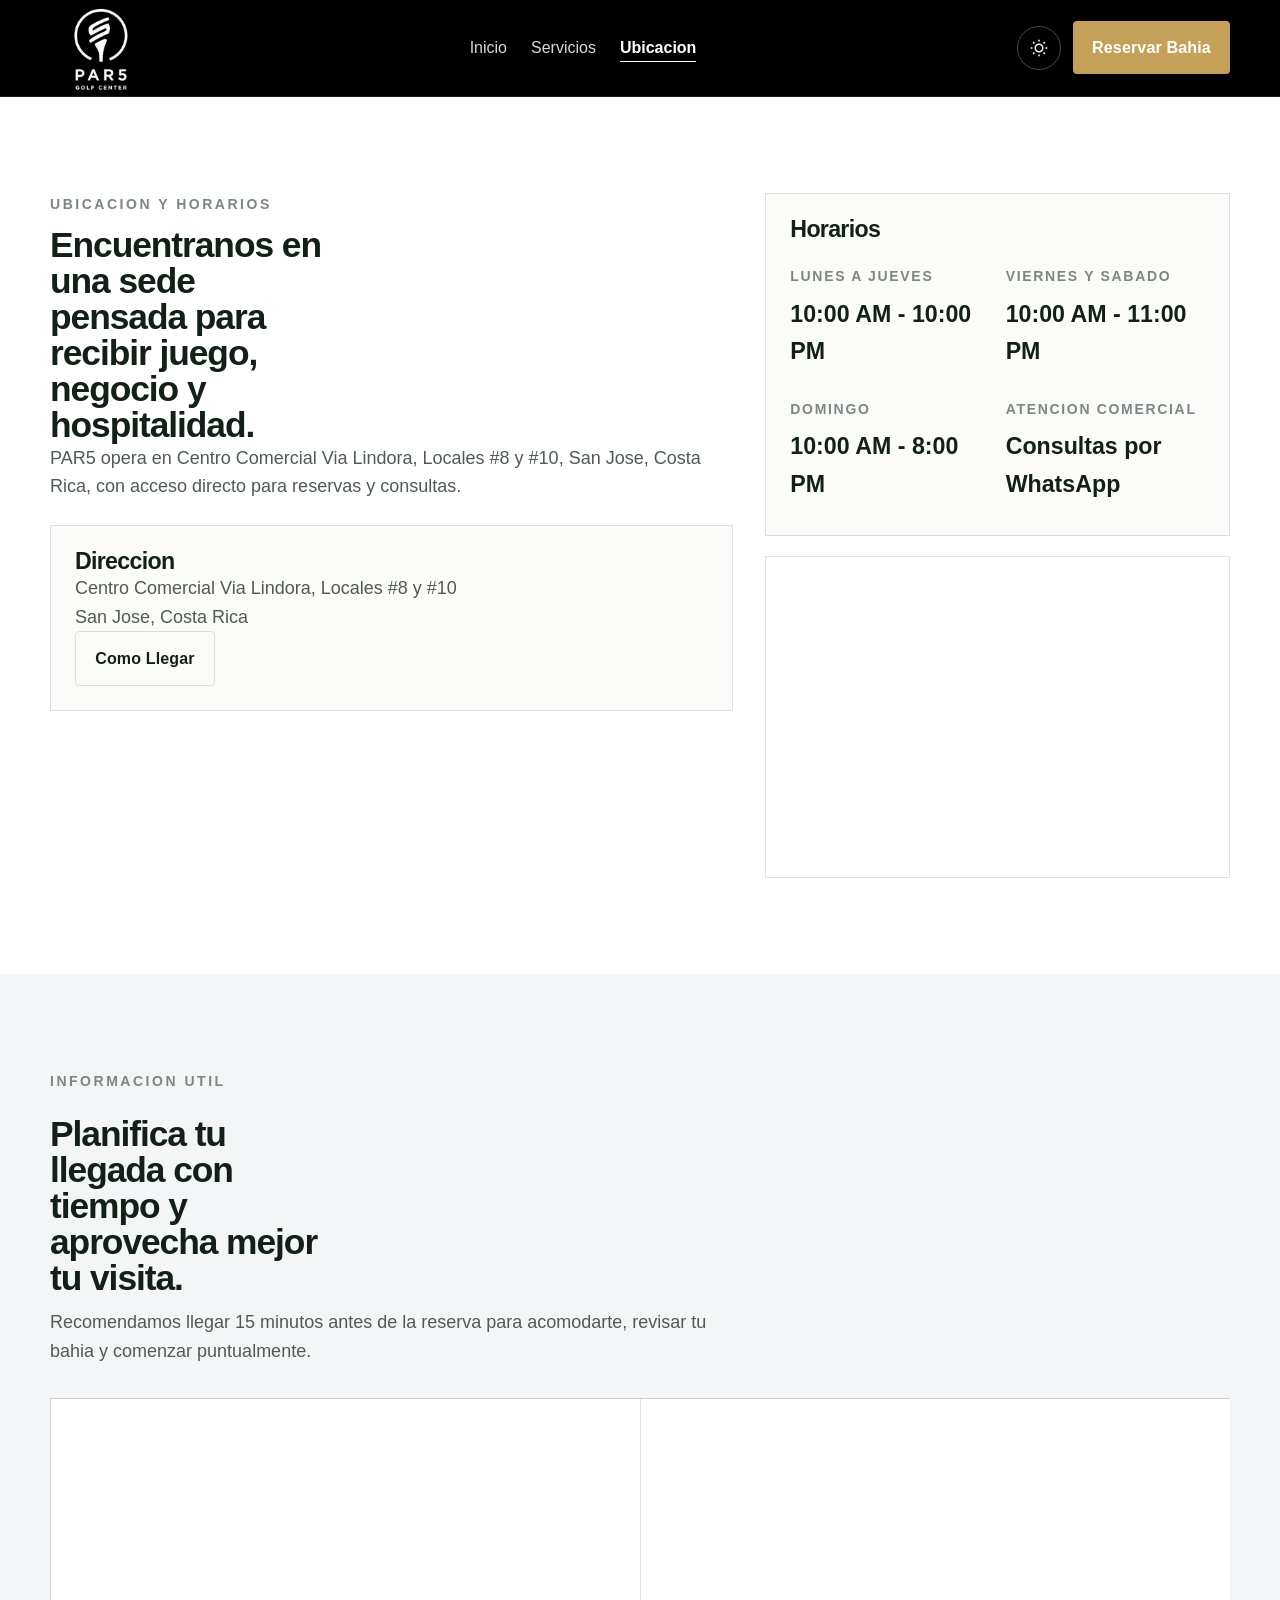
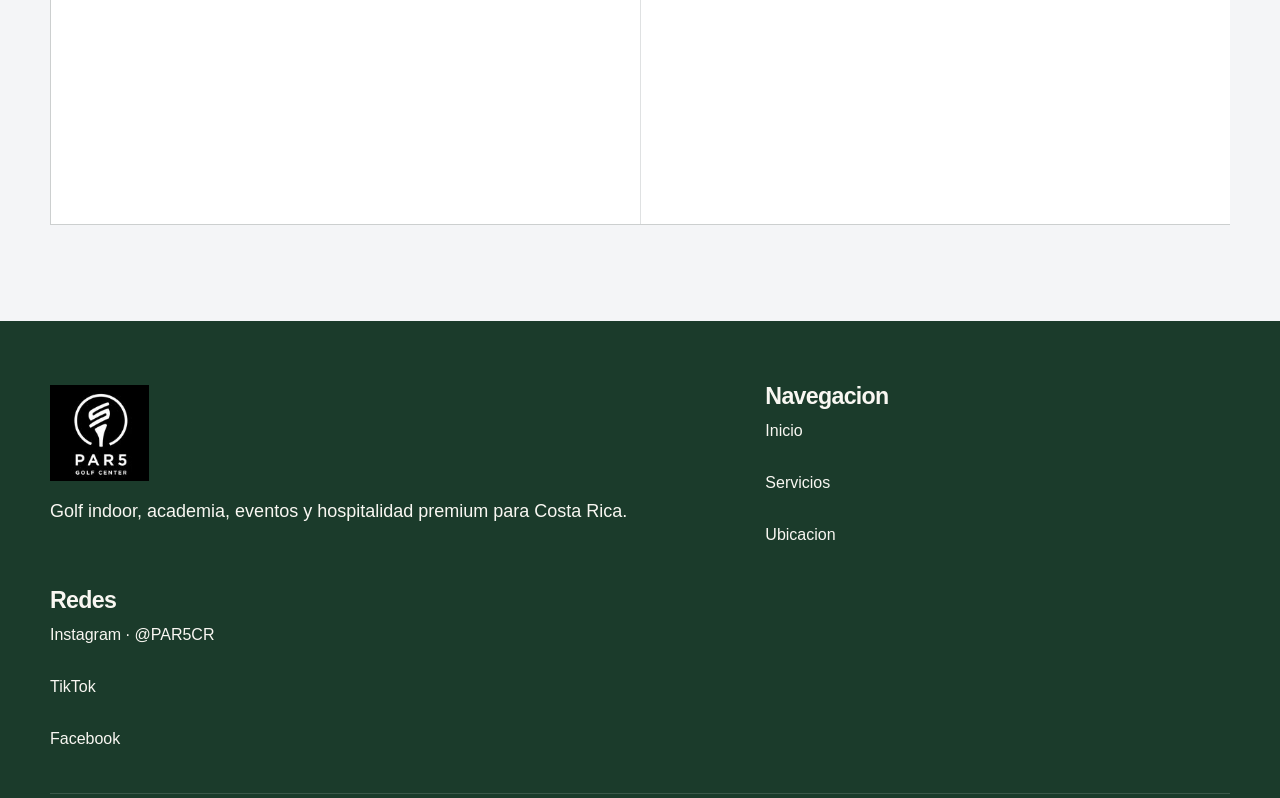
==== ubicacion.html @ 41ee2ae6 "Inicio" ====
<!DOCTYPE html>
<html lang="es">
<head>
  <meta charset="UTF-8" />
  <meta name="viewport" content="width=device-width, initial-scale=1.0" />
  <title>Ubicacion | PAR5 Costa Rica</title>
  <meta name="description" content="Ubicacion de PAR5 Costa Rica: direccion exacta, horarios y mapa para llegar facilmente." />
  <meta name="theme-color" content="#1B3B2B" />
  <meta name="robots" content="index,follow" />
  <link rel="preconnect" href="https://fonts.googleapis.com" />
  <link rel="preconnect" href="https://fonts.gstatic.com" crossorigin />
  <link href="https://api.fontshare.com/v2/css?f[]=general-sans@400,500,600,700&f[]=cabinet-grotesk@500,700,800&display=swap" rel="stylesheet" />
  <link rel="stylesheet" href="./assets/styles.css" />
</head>
<body>
  <a class="skip-link" href="#main">Saltar al contenido</a>

  <header class="site-header">
    <div class="container header-inner">
      <a href="./index.html" class="brand" aria-label="PAR5 inicio">
        <img class="brand-logo" src="./img/logoprincipal.png" alt="Logo PAR5" />
      </a>

      <button class="nav-toggle" type="button" data-nav-toggle aria-label="Abrir menu" aria-expanded="false" aria-controls="primary-nav">
        <svg viewBox="0 0 24 24" fill="none" stroke="currentColor" stroke-width="2" stroke-linecap="round" aria-hidden="true">
          <path d="M4 7h16"></path>
          <path d="M4 12h16"></path>
          <path d="M4 17h16"></path>
        </svg>
      </button>

      <nav class="main-nav" id="primary-nav" aria-label="Principal">
        <a href="./index.html">Inicio</a>
        <a href="./servicios.html">Servicios</a>
        <a class="is-active" href="./ubicacion.html" aria-current="page">Ubicacion</a>
      </nav>

      <div class="header-actions">
        <button class="theme-toggle" type="button" data-theme-toggle aria-label="Cambiar tema"></button>
        <a class="btn btn-primary" href="https://par5cr.com/reservas" target="_blank" rel="noopener noreferrer">Reservar Bahia</a>
      </div>
    </div>
  </header>

  <main id="main">
    <section class="section">
      <div class="container location-grid">
        <div class="location-copy reveal">
          <p class="eyebrow">Ubicacion y horarios</p>
          <h2>Encuentranos en una sede pensada para recibir juego, negocio y hospitalidad.</h2>
          <p>PAR5 opera en Centro Comercial Via Lindora, Locales #8 y #10, San Jose, Costa Rica, con acceso directo para reservas y consultas.</p>

          <div class="location-card">
            <h3>Direccion</h3>
            <p>Centro Comercial Via Lindora, Locales #8 y #10<br />San Jose, Costa Rica</p>
            <a class="btn btn-secondary" href="https://maps.google.com/?q=Centro+Comercial+Via+Lindora+Locales+8+y+10+San+Jose+Costa+Rica" target="_blank" rel="noopener noreferrer">Como Llegar</a>
          </div>
        </div>

        <div class="location-side reveal">
          <div class="hours-card">
            <h3>Horarios</h3>
            <div class="hours-grid">
              <div>
                <span>Lunes a jueves</span>
                <strong>10:00 AM - 10:00 PM</strong>
              </div>
              <div>
                <span>Viernes y sabado</span>
                <strong>10:00 AM - 11:00 PM</strong>
              </div>
              <div>
                <span>Domingo</span>
                <strong>10:00 AM - 8:00 PM</strong>
              </div>
              <div>
                <span>Atencion comercial</span>
                <strong>Consultas por WhatsApp</strong>
              </div>
            </div>
          </div>

          <div class="map-frame" aria-label="Mapa de ubicacion de PAR5">
            <iframe
              title="Mapa de PAR5"
              src="https://www.google.com/maps?q=Centro%20Comercial%20Via%20Lindora%20Locales%208%20y%2010%20San%20Jose%20Costa%20Rica&z=15&output=embed"
              loading="lazy"
              referrerpolicy="no-referrer-when-downgrade"></iframe>
          </div>
        </div>
      </div>
    </section>

    <section class="section section-alt">
      <div class="container section-head reveal">
        <p class="eyebrow">Informacion util</p>
        <h2>Planifica tu llegada con tiempo y aprovecha mejor tu visita.</h2>
        <p>Recomendamos llegar 15 minutos antes de la reserva para acomodarte, revisar tu bahia y comenzar puntualmente.</p>
      </div>

      <div class="container services-grid">
        <article class="service-card reveal">
          <span class="card-index">01</span>
          <h3>Parqueo y acceso</h3>
          <p>El centro comercial cuenta con parqueo y acceso comodo para grupos pequenos y actividades corporativas.</p>
        </article>

        <article class="service-card reveal">
          <span class="card-index">02</span>
          <h3>Contacto previo</h3>
          <p>Para eventos o grupos grandes, puedes escribir por WhatsApp y coordinar detalles antes de tu llegada.</p>
        </article>
      </div>
    </section>
  </main>

  <footer class="site-footer">
    <div class="container footer-grid">
      <div>
        <a href="./index.html" class="brand footer-brand" aria-label="PAR5 inicio">
          <img class="brand-logo" src="./img/logoprincipal.png" alt="Logo PAR5" />
        </a>
        <p>Golf indoor, academia, eventos y hospitalidad premium para Costa Rica.</p>
      </div>

      <div>
        <h3>Navegacion</h3>
        <ul class="footer-links" role="list">
          <li><a href="./index.html">Inicio</a></li>
          <li><a href="./servicios.html">Servicios</a></li>
          <li><a href="./ubicacion.html">Ubicacion</a></li>
        </ul>
      </div>

      <div>
        <h3>Redes</h3>
        <ul class="footer-links" role="list">
          <li><a href="https://www.instagram.com/par5cr" target="_blank" rel="noopener noreferrer">Instagram · @PAR5CR</a></li>
          <li><a href="https://www.tiktok.com/@par5cr" target="_blank" rel="noopener noreferrer">TikTok</a></li>
          <li><a href="https://www.facebook.com/par5cr" target="_blank" rel="noopener noreferrer">Facebook</a></li>
        </ul>
      </div>
    </div>
    <div class="container footer-bottom">
      <p>© 2026 PAR5 Costa Rica. Todos los derechos reservados.</p>
    </div>
  </footer>

  <script src="./assets/app.js" defer></script>
</body>
</html>
---- assets/styles.css ----
/* Art direction: premium deportivo editorial → sobrio, ejecutivo, aireado.
   Palette: blanco/lino con verde bosque y arena mate.
   Typography: Cabinet Grotesk + General Sans para contraste corporativo limpio.
   Density: espaciosa, mobile-first, con ritmo editorial. */

:root,
[data-theme="light"] {
  --color-bg: #ffffff;
  --color-surface: #fbfbfa;
  --color-surface-2: #f4f5f7;
  --color-surface-offset: #eef0f1;
  --color-surface-dynamic: #e7e9eb;
  --color-divider: rgba(17, 24, 19, 0.09);
  --color-border: rgba(17, 24, 19, 0.12);
  --color-text: #122017;
  --color-text-muted: #4f5b54;
  --color-text-faint: #7d8781;
  --color-text-inverse: #f9f7f2;
  --color-primary: #1b3b2b;
  --color-primary-hover: #153021;
  --color-primary-active: #0f2318;
  --color-primary-highlight: rgba(27, 59, 43, 0.1);
  --color-gold: #c5a059;
  --color-gold-hover: #ac8746;
  --color-gold-active: #8f6c32;
  --color-gold-highlight: #efe6d8;
  --shadow-sm: 0 1px 2px rgba(18, 32, 23, 0.05);
  --shadow-md: 0 14px 40px rgba(18, 32, 23, 0.08);
  --shadow-lg: 0 22px 60px rgba(18, 32, 23, 0.14);
  --radius-sm: 0.25rem;
  --radius-md: 0.5rem;
  --radius-lg: 0.875rem;
  --radius-xl: 1.25rem;
  --radius-full: 9999px;
  --space-1: 0.25rem;
  --space-2: 0.5rem;
  --space-3: 0.75rem;
  --space-4: 1rem;
  --space-5: 1.25rem;
  --space-6: 1.5rem;
  --space-8: 2rem;
  --space-10: 2.5rem;
  --space-12: 3rem;
  --space-16: 4rem;
  --space-20: 5rem;
  --space-24: 6rem;
  --text-xs: clamp(0.75rem, 0.72rem + 0.2vw, 0.875rem);
  --text-sm: clamp(0.875rem, 0.82rem + 0.3vw, 1rem);
  --text-base: clamp(1rem, 0.96rem + 0.25vw, 1.125rem);
  --text-lg: clamp(1.125rem, 1rem + 0.6vw, 1.45rem);
  --text-xl: clamp(1.6rem, 1.25rem + 1.2vw, 2.4rem);
  --text-2xl: clamp(2.5rem, 1.7rem + 3vw, 4.7rem);
  --content-default: 1180px;
  --font-display: 'Cabinet Grotesk', 'Inter', sans-serif;
  --font-body: 'General Sans', 'Inter', sans-serif;
  --transition-interactive: 220ms cubic-bezier(0.16, 1, 0.3, 1);
}

[data-theme="dark"] {
  --color-bg: #0f1612;
  --color-surface: #15201a;
  --color-surface-2: #1a261f;
  --color-surface-offset: #223029;
  --color-surface-dynamic: #2b3a32;
  --color-divider: rgba(240, 242, 238, 0.12);
  --color-border: rgba(240, 242, 238, 0.15);
  --color-text: #eff2ec;
  --color-text-muted: #c2cbc4;
  --color-text-faint: #97a198;
  --color-text-inverse: #122017;
  --color-primary: #d4c5b9;
  --color-primary-hover: #dfd3c8;
  --color-primary-active: #f2e7db;
  --color-primary-highlight: rgba(212, 197, 185, 0.14);
  --color-gold: #c5a059;
  --color-gold-hover: #d0b06f;
  --color-gold-active: #e1c58f;
  --color-gold-highlight: rgba(197, 160, 89, 0.16);
  --shadow-sm: 0 1px 2px rgba(0, 0, 0, 0.25);
  --shadow-md: 0 14px 40px rgba(0, 0, 0, 0.32);
  --shadow-lg: 0 22px 60px rgba(0, 0, 0, 0.42);
}

*, *::before, *::after { box-sizing: border-box; margin: 0; padding: 0; }
html {
  scroll-behavior: smooth;
  -webkit-text-size-adjust: none;
  text-size-adjust: none;
  scroll-padding-top: 6rem;
}
body {
  min-height: 100dvh;
  font-family: var(--font-body);
  font-size: var(--text-base);
  line-height: 1.6;
  color: var(--color-text);
  background: var(--color-bg);
}
img, svg, iframe { display: block; max-width: 100%; }
a { color: inherit; text-decoration: none; }
button, input, textarea, select { font: inherit; }
h1, h2, h3 { font-family: var(--font-display); line-height: 1.02; letter-spacing: -0.03em; }
p { color: var(--color-text-muted); max-width: 68ch; }
:focus-visible {
  outline: 2px solid var(--color-gold);
  outline-offset: 4px;
}
@media (prefers-reduced-motion: reduce) {
  *, *::before, *::after {
    animation-duration: 0.01ms !important;
    transition-duration: 0.01ms !important;
    scroll-behavior: auto !important;
  }
}

.skip-link {
  position: absolute;
  left: var(--space-4);
  top: -4rem;
  z-index: 200;
  background: var(--color-primary);
  color: var(--color-text-inverse);
  padding: var(--space-3) var(--space-4);
}
.skip-link:focus { top: var(--space-4); }
.container {
  width: min(calc(100% - 2rem), var(--content-default));
  margin-inline: auto;
}
.section {
  padding-block: clamp(var(--space-16), 10vw, var(--space-24));
}
.section-alt { background: var(--color-surface-2); }
.eyebrow {
  margin-bottom: var(--space-3);
  font-size: var(--text-xs);
  font-weight: 600;
  letter-spacing: 0.18em;
  text-transform: uppercase;
  color: var(--color-text-faint);
}

.site-header {
  position: sticky;
  top: 0;
  z-index: 100;
  backdrop-filter: none;
  background: #000000;
  border-bottom: 1px solid rgba(255, 255, 255, 0.12);
}
.header-inner {
  min-height: 5.5rem;
  display: grid;
  grid-template-columns: auto 1fr auto;
  gap: var(--space-4);
  align-items: center;
}
.brand {
  display: inline-flex;
  align-items: center;
  min-height: 44px;
}
.brand-mark {
  width: 9rem;
  height: auto;
}
.brand-logo {
  width: 6.2rem;
  height: auto;
}
.main-nav {
  position: fixed;
  top: 5.5rem;
  right: 0;
  width: min(86vw, 360px);
  height: calc(100dvh - 5.5rem);
  padding: var(--space-6);
  background: #0b0b0b;
  border-left: 1px solid rgba(255, 255, 255, 0.12);
  box-shadow: -18px 0 40px rgba(0, 0, 0, 0.35);
  display: flex;
  flex-direction: column;
  justify-content: flex-start;
  gap: var(--space-2);
  transform: translateX(105%);
  opacity: 0;
  pointer-events: none;
  transition: transform var(--transition-interactive), opacity var(--transition-interactive);
}
.main-nav.is-open {
  transform: translateX(0);
  opacity: 1;
  pointer-events: auto;
}
.nav-toggle {
  width: 44px;
  height: 44px;
  border-radius: var(--radius-full);
  border: 1px solid rgba(255, 255, 255, 0.28);
  background: transparent;
  color: #ffffff;
  display: inline-grid;
  place-items: center;
}
.nav-toggle svg {
  width: 20px;
  height: 20px;
}
body.nav-open {
  overflow: hidden;
}
.main-nav a,
.footer-links a {
  position: relative;
  min-height: 44px;
  display: inline-flex;
  align-items: center;
  font-size: var(--text-sm);
  color: var(--color-text-muted);
}
.site-header .main-nav a {
  color: rgba(255, 255, 255, 0.85);
}
.site-header .main-nav a:hover {
  color: #ffffff;
}
.main-nav a::after,
.footer-links a::after,
.text-link::after {
  content: "";
  position: absolute;
  left: 0;
  bottom: 0.5rem;
  width: 100%;
  height: 1px;
  background: currentColor;
  transform: scaleX(0);
  transform-origin: left;
  transition: transform var(--transition-interactive);
}
.main-nav a:hover::after,
.footer-links a:hover::after,
.text-link:hover::after { transform: scaleX(1); }
.main-nav a.is-active {
  color: var(--color-text);
  font-weight: 600;
}
.site-header .main-nav a.is-active {
  color: #ffffff;
}
.main-nav a.is-active::after {
  transform: scaleX(1);
}
.header-actions {
  display: flex;
  align-items: center;
  gap: var(--space-3);
}
.theme-toggle {
  width: 44px;
  height: 44px;
  border-radius: var(--radius-full);
  border: 1px solid rgba(255, 255, 255, 0.28);
  display: inline-grid;
  place-items: center;
  background: transparent;
  color: #ffffff;
}

.btn {
  min-height: 48px;
  padding: 0.85rem 1.2rem;
  display: inline-flex;
  align-items: center;
  justify-content: center;
  gap: var(--space-2);
  border-radius: var(--radius-sm);
  font-size: var(--text-sm);
  font-weight: 600;
  letter-spacing: 0.01em;
  transition: transform var(--transition-interactive), background var(--transition-interactive), color var(--transition-interactive), border-color var(--transition-interactive), box-shadow var(--transition-interactive);
}
.btn:hover { transform: translateY(-1px); }
.btn-primary {
  color: #ffffff;
  background: var(--color-gold);
  box-shadow: var(--shadow-sm);
}
.btn-primary:hover { background: var(--color-gold-hover); }
.btn-primary:active { background: var(--color-gold-active); transform: translateY(0); }
.btn-secondary {
  color: var(--color-text);
  background: transparent;
  border: 1px solid var(--color-border);
}
.btn-secondary:hover { background: var(--color-surface); }
.btn-block { width: 100%; }
.text-link {
  display: inline-flex;
  align-items: center;
  width: fit-content;
  min-height: 44px;
  font-size: var(--text-sm);
  font-weight: 600;
  color: var(--color-primary);
  position: relative;
}

.section-hero {
  padding-top: clamp(var(--space-12), 12vw, var(--space-24));
}
.hero-grid {
  display: grid;
  gap: var(--space-8);
}
.hero-copy h1 {
  max-width: 11ch;
  font-size: var(--text-2xl);
  margin-bottom: var(--space-5);
}
.hero-text {
  font-size: var(--text-lg);
  max-width: 58ch;
}
.hero-actions {
  display: flex;
  flex-wrap: wrap;
  gap: var(--space-3);
  margin-top: var(--space-6);
}
.hero-panel {
  background: linear-gradient(180deg, var(--color-surface), var(--color-surface-2));
  border: 1px solid var(--color-border);
  padding: var(--space-6);
  box-shadow: var(--shadow-md);
}
.hero-stat + .hero-stat {
  padding-top: var(--space-5);
  margin-top: var(--space-5);
  border-top: 1px solid var(--color-divider);
}
.stat-label,
.card-index,
.hours-grid span {
  display: inline-block;
  margin-bottom: var(--space-2);
  font-size: var(--text-xs);
  font-weight: 600;
  letter-spacing: 0.12em;
  text-transform: uppercase;
  color: var(--color-text-faint);
}
.hero-stat strong,
.hours-grid strong {
  display: block;
  margin-bottom: var(--space-2);
  font-family: var(--font-display);
  font-size: var(--text-lg);
  color: var(--color-text);
}

.section-head {
  display: grid;
  gap: var(--space-3);
  margin-bottom: var(--space-8);
}
.section-head h2,
.location-copy h2 {
  max-width: 14ch;
  font-size: var(--text-xl);
}
.services-grid {
  display: grid;
  gap: 1px;
  background: var(--color-divider);
  border: 1px solid var(--color-divider);
}
.service-card {
  background: var(--color-bg);
  padding: var(--space-6);
  display: grid;
  gap: var(--space-4);
  content-visibility: auto;
}
.service-card h3,
.inline-cta h3,
.location-card h3,
.hours-card h3,
.site-footer h3 {
  font-size: var(--text-lg);
}
.inline-cta {
  margin-top: var(--space-8);
  padding: var(--space-6);
  background: var(--color-bg);
  border: 1px solid var(--color-border);
  display: grid;
  gap: var(--space-4);
  align-items: center;
}

.location-grid {
  display: grid;
  gap: var(--space-8);
}
.location-card,
.hours-card {
  padding: var(--space-6);
  background: var(--color-surface);
  border: 1px solid var(--color-border);
}
.location-card { margin-top: var(--space-6); }
.hours-grid {
  display: grid;
  grid-template-columns: 1fr;
  gap: var(--space-4);
  margin-top: var(--space-5);
}
.map-frame {
  margin-top: var(--space-5);
  overflow: hidden;
  border: 1px solid var(--color-border);
  min-height: 320px;
}
.map-frame iframe {
  width: 100%;
  min-height: 320px;
  border: 0;
}

.site-footer {
  padding-top: var(--space-16);
  padding-bottom: var(--space-8);
  background: var(--color-primary);
  color: var(--color-text-inverse);
}
.site-footer p,
.site-footer .footer-links a,
.site-footer h3 { color: var(--color-text-inverse); }
.footer-grid {
  display: grid;
  gap: var(--space-8);
  padding-bottom: var(--space-8);
  border-bottom: 1px solid rgba(255,255,255,0.14);
}
.footer-brand { margin-bottom: var(--space-4); }
.footer-links {
  display: grid;
  gap: var(--space-2);
  list-style: none;
}
.footer-bottom {
  padding-top: var(--space-5);
}
.footer-bottom p {
  color: rgba(255,255,255,0.72);
  font-size: var(--text-sm);
}

.whatsapp-float {
  position: fixed;
  right: 1rem;
  bottom: 1rem;
  z-index: 90;
  width: 58px;
  height: 58px;
  border-radius: var(--radius-full);
  display: inline-grid;
  place-items: center;
  background: #ffffff;
  box-shadow: var(--shadow-lg);
}
.whatsapp-float svg { width: 34px; height: 34px; }

.reveal {
  opacity: 0;
  transform: translateY(24px);
  transition: opacity 700ms cubic-bezier(0.16, 1, 0.3, 1), transform 700ms cubic-bezier(0.16, 1, 0.3, 1);
}
.reveal.is-visible {
  opacity: 1;
  transform: translateY(0);
}

@media (min-width: 720px) {
  .main-nav {
    position: static;
    top: auto;
    right: auto;
    width: auto;
    height: auto;
    padding: 0;
    border-left: 0;
    box-shadow: none;
    background: transparent;
    flex-direction: row;
    justify-content: center;
    gap: var(--space-6);
    transform: none;
    opacity: 1;
    pointer-events: auto;
  }
  .nav-toggle { display: none; }
  body.nav-open { overflow: auto; }
  .hero-grid,
  .location-grid,
  .footer-grid {
    grid-template-columns: 1.25fr 0.85fr;
  }
  .services-grid {
    grid-template-columns: repeat(2, minmax(0, 1fr));
  }
  .hours-grid {
    grid-template-columns: repeat(2, minmax(0, 1fr));
  }
  .inline-cta {
    grid-template-columns: 1fr auto;
  }
}

@media (min-width: 1040px) {
  .header-inner {
    grid-template-columns: auto 1fr auto;
  }
  .hero-grid {
    grid-template-columns: minmax(0, 1.25fr) minmax(320px, 0.75fr);
    align-items: end;
  }
  .service-card {
    min-height: 22rem;
    align-content: start;
  }
}

@media (hover: hover) {
  .theme-toggle:hover,
  .whatsapp-float:hover {
    transform: translateY(-2px);
  }
}
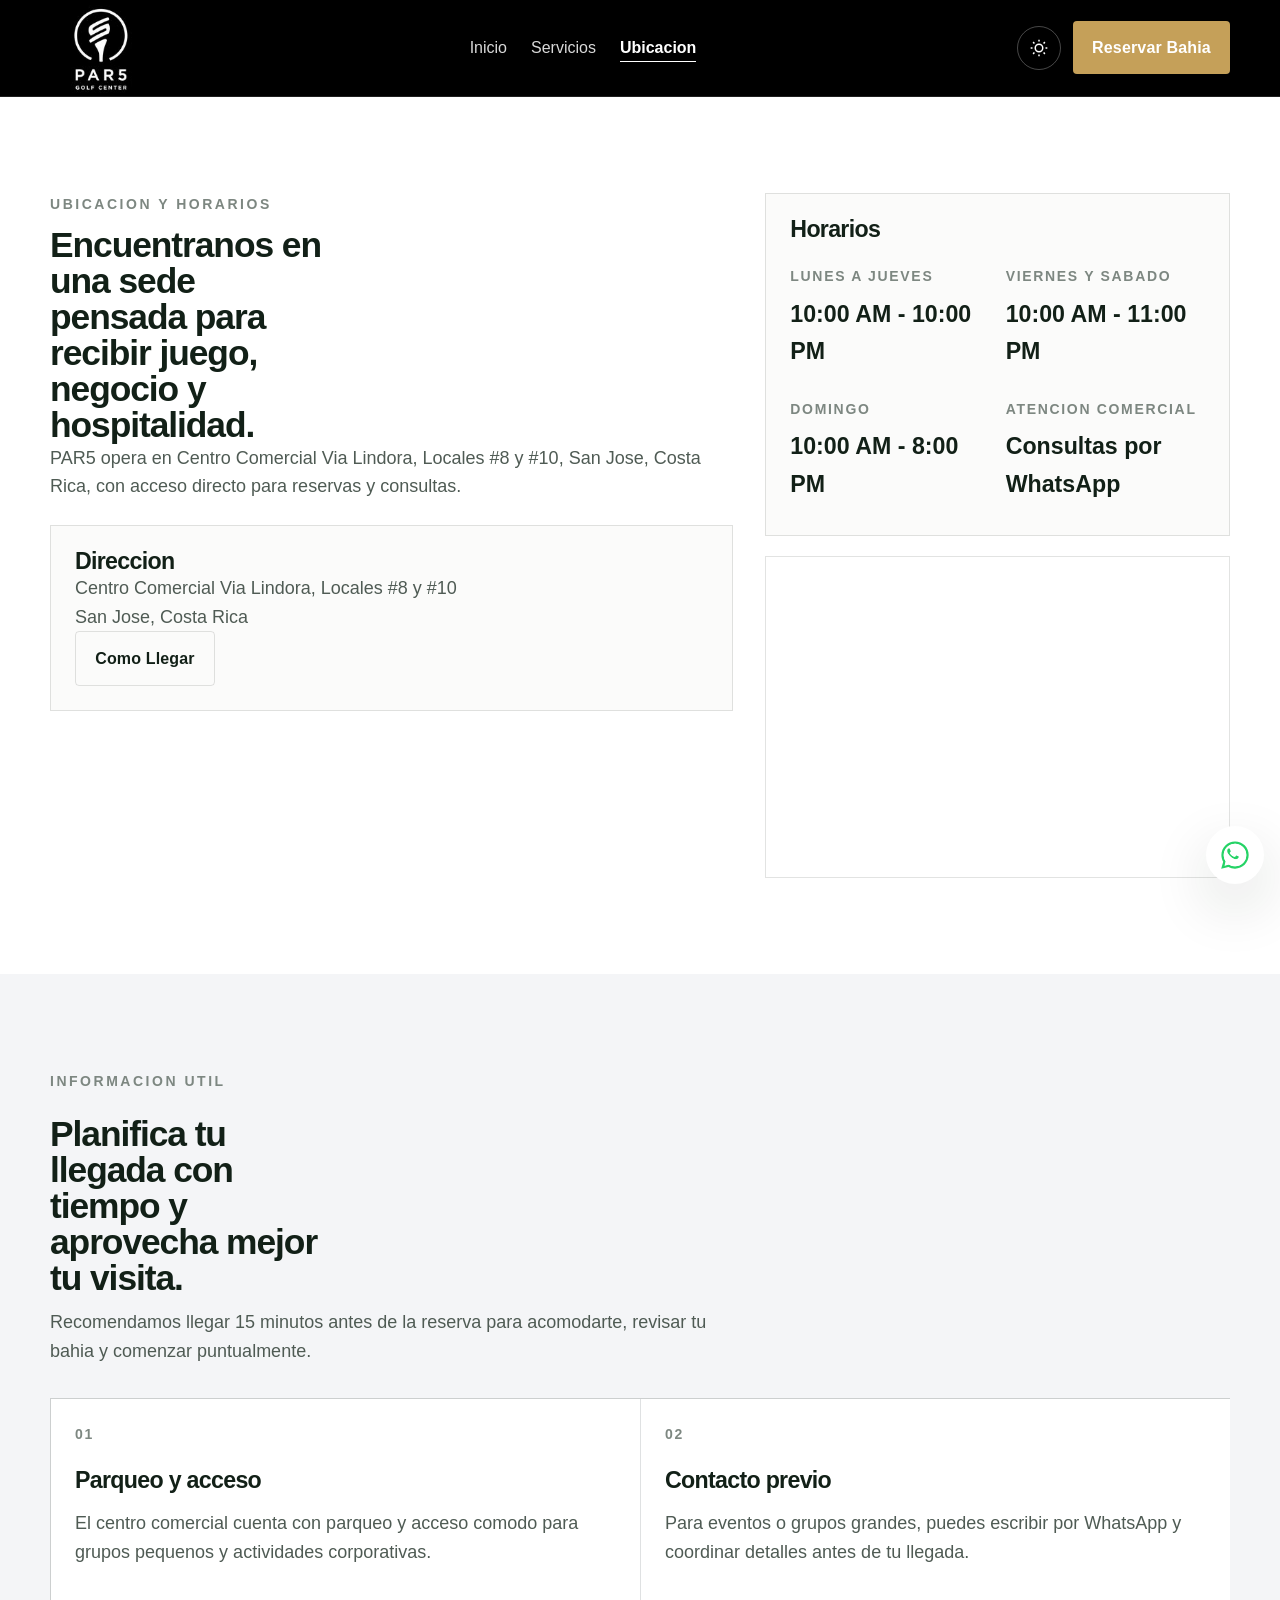
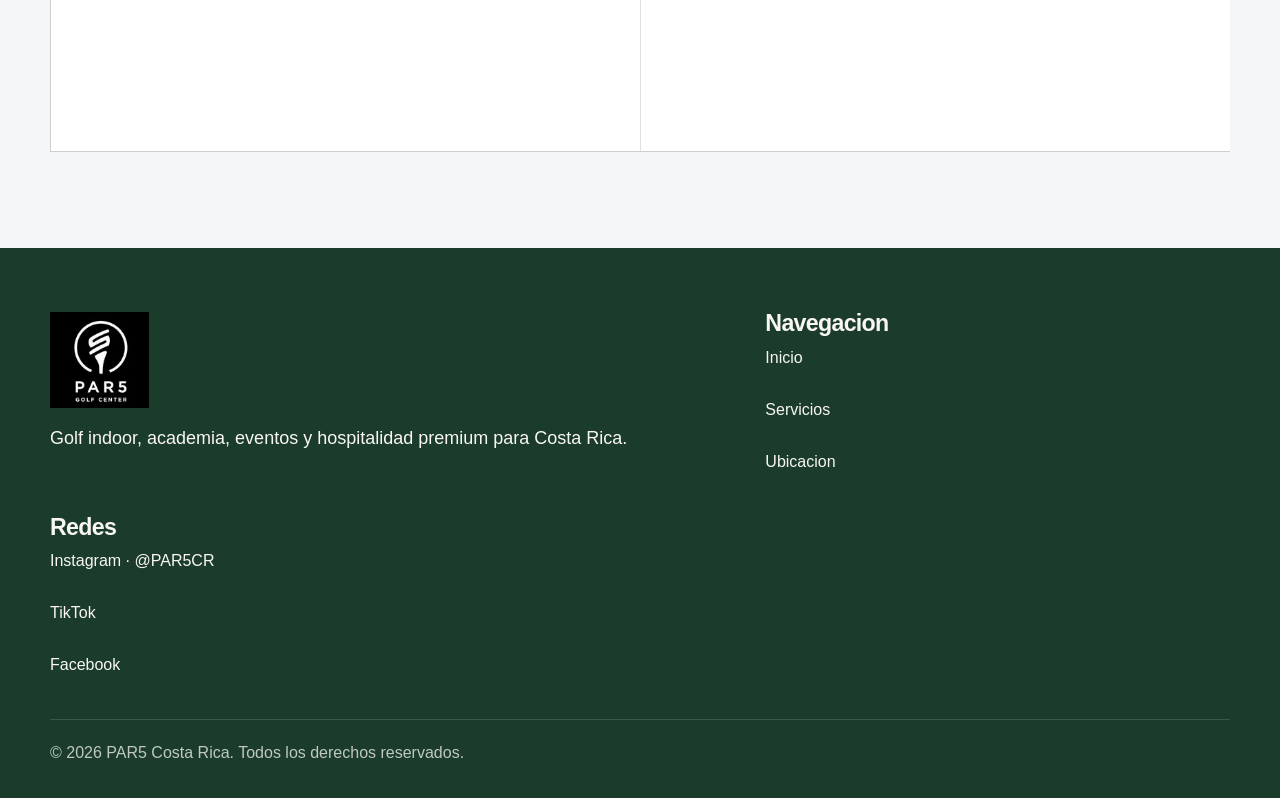
==== commit 68b36327: "boton whatsap" ====
--- a/ubicacion.html
+++ b/ubicacion.html
@@ -114,6 +114,14 @@
     </section>
   </main>
 
+  <a class="whatsapp-float" href="https://wa.me/50600000000?text=Hola%20PAR5%2C%20me%20gustaria%20solicitar%20mas%20informacion%20sobre%20los%20simuladores%20y%20eventos%20corporativos." target="_blank" rel="noopener noreferrer" aria-label="Contactar por WhatsApp">
+    <svg viewBox="0 0 32 32" aria-hidden="true">
+      <path fill="#25D366" d="M19.11 17.21c-.29-.15-1.7-.84-1.96-.94-.26-.1-.45-.15-.64.15-.19.29-.74.94-.91 1.13-.17.19-.33.22-.62.07-.29-.15-1.2-.44-2.29-1.39-.85-.76-1.43-1.69-1.6-1.98-.17-.29-.02-.45.13-.59.13-.13.29-.33.44-.49.15-.17.19-.29.29-.49.1-.19.05-.37-.02-.52-.07-.15-.64-1.54-.88-2.11-.23-.56-.47-.49-.64-.5h-.55c-.19 0-.49.07-.74.37-.26.29-.98.96-.98 2.34 0 1.38 1 2.72 1.14 2.91.15.19 1.95 2.98 4.73 4.18.66.29 1.18.46 1.58.59.66.21 1.25.18 1.72.11.52-.08 1.7-.69 1.94-1.36.24-.67.24-1.25.17-1.36-.07-.1-.26-.17-.55-.32Z"></path>
+      <path fill="#25D366" d="M16.03 3.2c-7.09 0-12.83 5.74-12.83 12.83 0 2.26.59 4.46 1.71 6.39L3 29l6.77-1.77a12.77 12.77 0 0 0 6.26 1.6h.01c7.08 0 12.83-5.75 12.83-12.83 0-3.43-1.34-6.65-3.77-9.06A12.73 12.73 0 0 0 16.03 3.2Zm0 23.5h-.01a10.6 10.6 0 0 1-5.4-1.48l-.39-.23-4.02 1.05 1.07-3.92-.26-.4a10.62 10.62 0 1 1 9.01 4.98Z"></path>
+      <path fill="#fff" d="M26.65 16c0 5.87-4.76 10.63-10.62 10.63a10.55 10.55 0 0 1-5.4-1.48l-.39-.23-4.02 1.05 1.07-3.92-.26-.4A10.62 10.62 0 1 1 26.65 16Zm-6.98 1.21c-.29-.15-1.7-.84-1.96-.94-.26-.1-.45-.15-.64.15-.19.29-.74.94-.91 1.13-.17.19-.33.22-.62.07-.29-.15-1.2-.44-2.29-1.39-.85-.76-1.43-1.69-1.6-1.98-.17-.29-.02-.45.13-.59.13-.13.29-.33.44-.49.15-.17.19-.29.29-.49.1-.19.05-.37-.02-.52-.07-.15-.64-1.54-.88-2.11-.23-.56-.47-.49-.64-.5h-.55c-.19 0-.49.07-.74.37-.26.29-.98.96-.98 2.34 0 1.38 1 2.72 1.14 2.91.15.19 1.95 2.98 4.73 4.18.66.29 1.18.46 1.58.59.66.21 1.25.18 1.72.11.52-.08 1.7-.69 1.94-1.36.24-.67.24-1.25.17-1.36-.07-.1-.26-.17-.55-.32Z"></path>
+    </svg>
+  </a>
+  
   <footer class="site-footer">
     <div class="container footer-grid">
       <div>
